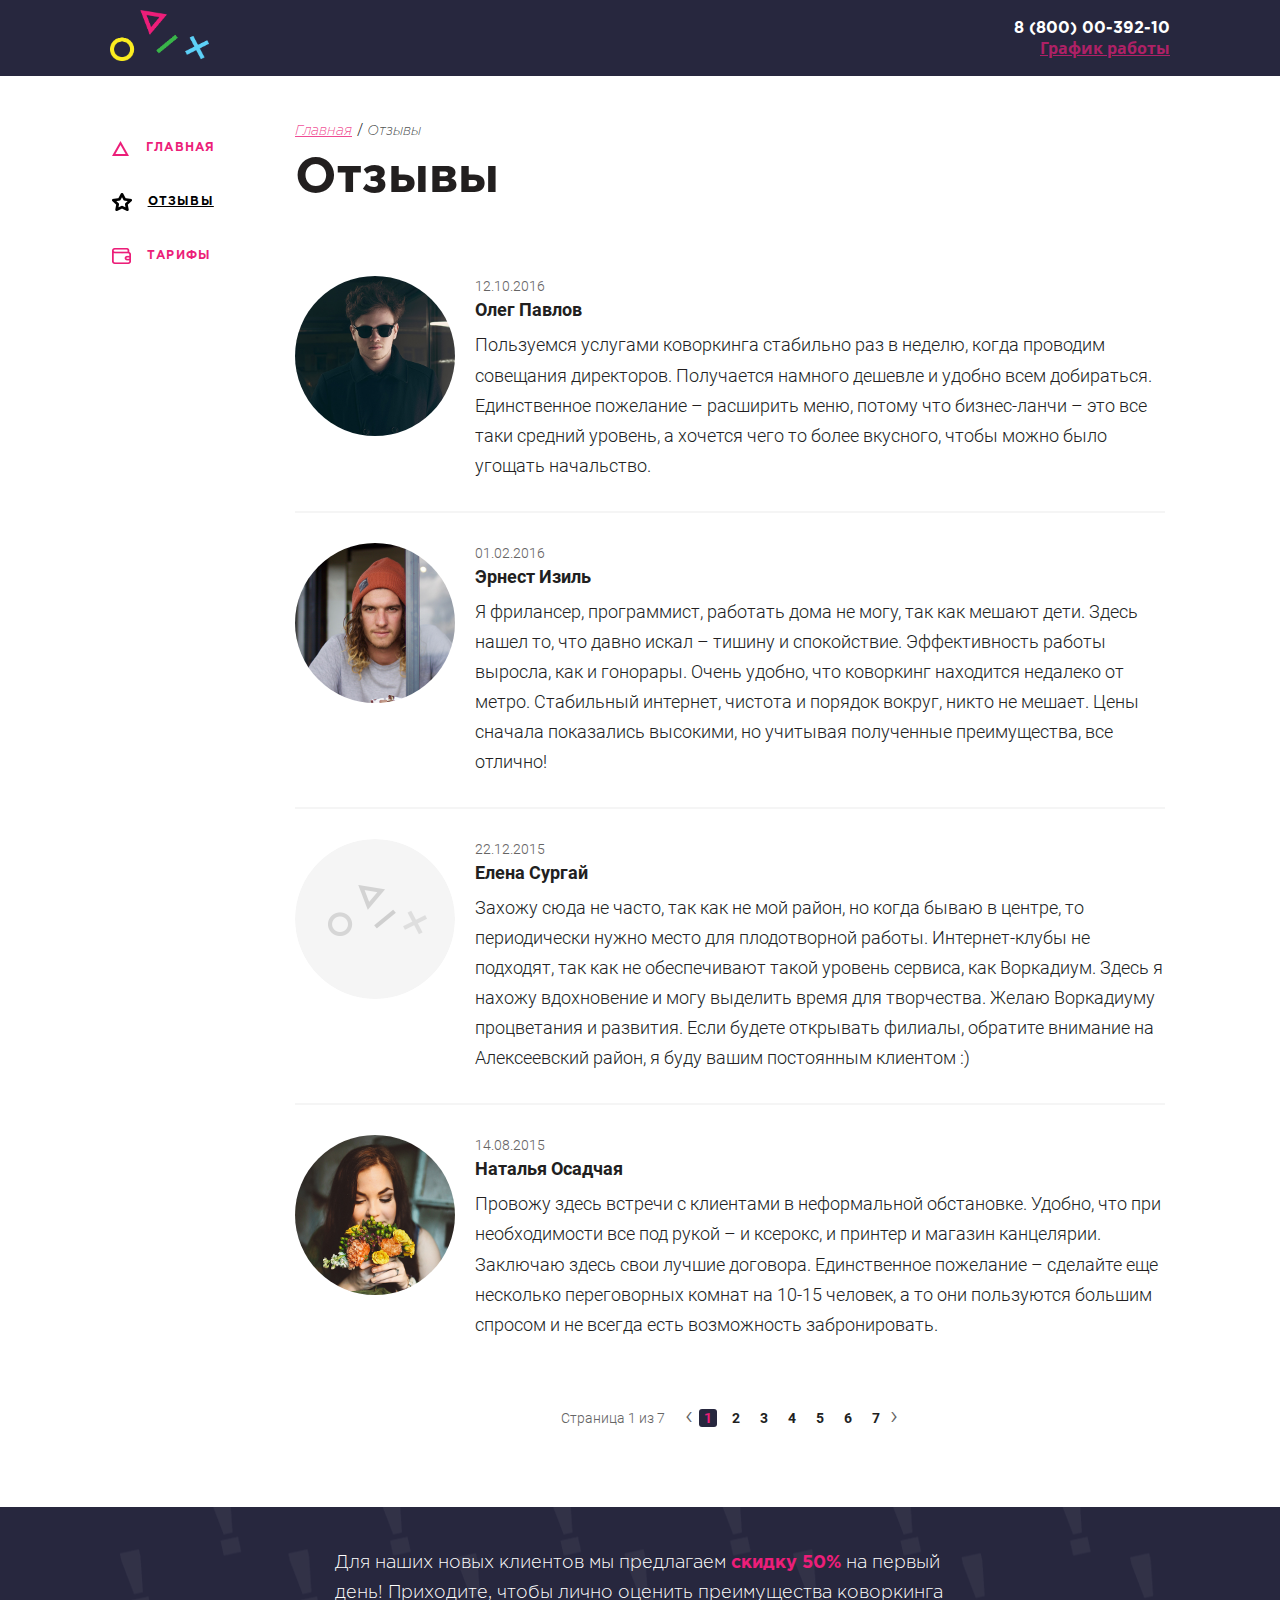
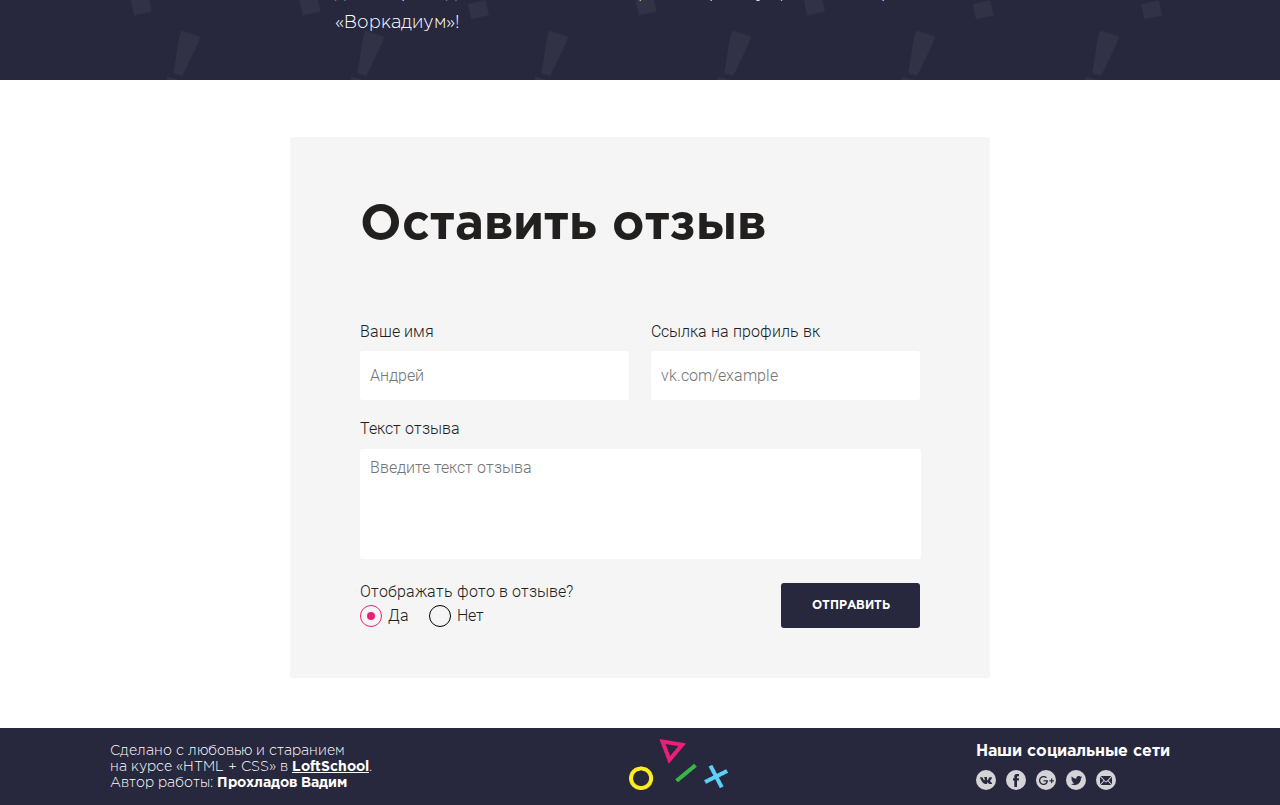
==== comments.html @ fa2ab58b "prefinalv1" ====
<!DOCTYPE html>
<html lang="en">
<head>
	<meta charset="UTF-8">
	<meta name="viewport" content="width=device-width, initial-scale=1.0">
	<meta http-equiv="X-UA-Compatible" content="ie=edge">
	<title>ВОРКАДИУМ Отзывы</title>
	<link rel="stylesheet" href="./css/fonts.css">
	<link rel="stylesheet" href="./css/normalize.css">
	<link rel="stylesheet" href="./css/main.css">
</head>
<body>
	<div class="wrapper">

		<header class="header">
			<div class="container">
				<div class="logo">
					<a href="index.html" class="logo__link"><img src="./img/logo.png" alt="коворкинг" class="logo__pic"></a>
				</div>
				<div class="contacts">
					<a href="tel:+78000039210" class="contacts__phone">8 (800) 00-392-10</a>
					<div class="contacts__schedule">График работы</div>
				</div>
			</div>
		</header>

		<div class="container">

			<div class="maincontent">

				<aside class="sidebar">
					<nav class="menu">
						<ul class="menu__list">
							<li class="menu__item">
								<a href="index.html" class="menu__link menu__link--main-active">главная</a>
							</li>
							<li class="menu__item">
								<a href="comments.html" class="menu__link main__link--feed-black">отзывы
								</a>
							</li>
							<li class="menu__item">
								<a href="prices.html" class="menu__link menu__link--wallet-active">тарифы
								</a>
							</li>
						</ul>
					</nav>
				</aside>


				<div class="maincontent__container">

					<nav class="breadcrumbs">
						<ul class="breadcrumbs__list">
							<li class="breadcrumbs__item">
								<a href="index.html" class="breadcrumbs__link breadcrumbs__link--active">Главная</a>
							</li>
							<li class="breadcrumbs__item">
								<a href="#" class="breadcrumbs__link">Отзывы</a>
							</li>
						</ul>
					</nav>


					<div class="content">
						<h1 class="main__title">Отзывы</h1>
						<div class="content__elem">
							<ul class="content__item">
								<li class="content__component content--border">
									<div class="content__image">
										<img src="./img/comments1.png" alt="лого новости" class="content__image-elem">
									</div>
									<div class="content__desc">
										<div class="content__date">12.10.2016</div>
										<h2 class="content__desc-title">Олег Павлов </h2>
										<p class="content__text">Пользуемся услугами коворкинга стабильно раз в неделю, когда проводим совещания директоров. Получается намного дешевле и удобно всем добираться. Единственное пожелание – расширить меню, потому что бизнес-ланчи – это все таки средний уровень, а хочется чего то более вкусного, чтобы можно было угощать начальство.</p>
									</div>
								</li>
								<li class="content__component">
									<div class="content__image">
										<img src="./img/comments2.png" alt="лого новости" class="content__image-elem">
									</div>
									<div class="content__desc">
										<div class="content__date">01.02.2016</div>
										<h2 class="content__desc-title">Эрнест Изиль</h2>
										<p class="content__text">Я фрилансер, программист, работать дома не могу, так как мешают дети. Здесь нашел то, что давно искал – тишину и спокойствие. Эффективность работы выросла, как и гонорары. Очень удобно, что коворкинг находится недалеко от метро. Стабильный интернет, чистота и порядок вокруг, никто не мешает. Цены сначала показались высокими, но учитывая полученные преимущества, все отлично!</p>
									</div>
								</li>
								<li class="content__component">
									<div class="content__image">
										<img src="./img/comments3.png" alt="лого новости" class="content__image-elem">
									</div>
									<div class="content__desc">
										<div class="content__date">22.12.2015</div>
										<h2 class="content__desc-title">Елена Сургай</h2>
										<p class="content__text">Захожу сюда не часто, так как не мой район, но когда бываю в центре, то периодически нужно место для плодотворной работы. Интернет-клубы не подходят, так как не обеспечивают такой уровень сервиса, как Воркадиум. Здесь я нахожу вдохновение и могу выделить время для творчества. Желаю Воркадиуму процветания и развития. Если будете открывать филиалы, обратите внимание на Алексеевский район, я буду вашим постоянным клиентом :) </p>
									</div>
								</li>
								<li class="content__component">
									<div class="content__image">
										<img src="./img/comments4.png" alt="лого новости" class="content__image-elem">
									</div>
									<div class="content__desc">
										<div class="content__date">14.08.2015</div>
										<h2 class="content__desc-title">Наталья Осадчая</h2>
										<p class="content__text">Провожу здесь встречи с клиентами в неформальной обстановке. Удобно, что при необходимости все под рукой – и ксерокс, и принтер и магазин канцелярии. Заключаю здесь свои лучшие договора. Единственное пожелание – сделайте еще несколько переговорных комнат на 10-15 человек, а то они пользуются большим спросом и не всегда есть возможность забронировать.</p>
									</div>
								</li>			
							</ul>
						</div>
					</div> <!-- /.content -->
					<!-- ПАГИНАЦИЯ -->
					<div class="pagination">
						<div class="pagination-elem">
							<div class="pagination-display">Страница 1 из 7
							</div>
							<a href="#" class="pagination-prev-next">‹</a> 
							<ul class="pagination-pages">
								<li class="pagination-item pagination-item--active">
									<a href="#" class="pagination-link">1</a>
								</li>
								<li class="pagination-item">
									<a href="#" class="pagination-link">2</a>
								</li>
								<li class="pagination-item">
									<a href="#" class="pagination-link">3</a>
								</li>
								<li class="pagination-item">
									<a href="#" class="pagination-link">4</a>
								</li>
								<li class="pagination-item">
									<a href="#" class="pagination-link">5</a>
								</li>
								<li class="pagination-item">
									<a href="#" class="pagination-link">6</a>
								</li>
								<li class="pagination-item">
									<a href="#" class="pagination-link">7</a>
								</li>
							</ul>
							<a href="#" class="pagination-prev-next">›</a>
						</div>
					</div>
					<!-- /.content__pagination -->
				</div> <!-- /.container -->


			</div><!-- /.maincontent -->

		</div><!-- /.container -->

		<div class="promo">
			<div class="container">

				<!-- <img src="../img/promo.png" alt="промо" class="promo__pic"> -->
				<div class="promo__container">
					<p class="promo__text">Для наших новых клиентов мы предлагаем <b>скидку 50%</b> на первый день! Приходите, чтобы лично оценить преимущества коворкинга «Воркадиум»!</p>
				</div>
			</div>
		</div>


		<div class="feedback">
			<div class="container">
				<form class="feedback__form">
					<h1 class="main__title">Оставить отзыв</h1>
					<div class="feedback__item">
						<label class="feedback__elem">
							<div class="feedback__label">Ваше имя</div>
							<input type="text" placeholder="Андрей" class="feedback__input">
						</label>
						<label class="feedback__elem">
							<div class="feedback__label">Ссылка на профиль вк</div>
							<input type="text" placeholder="vk.com/example" class="feedback__input">
						</label>
					</div class="feedback__item">		
					<label class="feedback__item">
						<div class="feedback__elem">
							<div>Текст отзыва</div>
							<textarea class="feedback__input feedback__textarea" placeholder="Введите текст отзыва"></textarea>
						</div>
					</label>
					<div class="feedback__item">						
						<label for="radio" class="feedback__elem feedback__radio-block">
							<div class="feedback__label feedback__label-radio">Отображать фото в отзыве?</div>
							<label  class="feedback__radio">
								<input type="radio" class="feedback__radio-elem" name="radio" checked>
								<div class="feedback__radio-fake"></div>
								<div class="feedback__label">Да</div>
							</label>							
							<label class="feedback__radio">
								<input type="radio" class="feedback__radio-elem" name="radio">
								<div class="feedback__radio-fake"></div>
								<div class="feedback__label">Нет</div>
							</label>
						</label>					
						<div class="feedback__elem feedback--submit">
							<input type="submit" value="отправить" class="feedback__elem-submit">
						</div>
					</div>
				</form>
			</div>
		</div>

		<footer class="footer">
			<div class="container">
				<div class="footer__text">
					Сделано с любовью и старанием <br> на курсе «HTML + CSS» в&nbsp<span class="footer__text-bold underline">LoftSchool</span>. Автор работы: <span class="footer__text-bold">Прохладов Вадим</span>
				</div>
				<div class="logo">
					<a href="index.html" class="logo__link"><img src="./img/logo.png" alt="коворкинг" class="logo__pic"></a>
				</div>
				<div class="contacts-social">
					<div class="contacts-social__desc footer__text-bold">Наши социальные сети
					</div>
					<ul class="contacts-social__list">
						<li class="contacts-social__item">
							<a href="#" class="contacts-social__link"><img src="./img/vk.png" alt="вк" class="contacts-social__pic"></a>
						</li>
						<li class="contacts-social__item">
							<a href="#" class="contacts-social__link"><img src="./img/fb.png" alt="фейсбук" class="contacts-social__pic"></a>
						</li>
						<li class="contacts-social__item">
							<a href="#" class="contacts-social__link"><img src="./img/google.png" alt="гугл" class="contacts-social__pic"></a>
						</li>
						<li class="contacts-social__item">
							<a href="#" class="contacts-social__link"><img src="./img/twitter.png" alt="твиттер" class="contacts-social__pic"></a>
						</li>
						<li class="contacts-social__item">
							<a href="#" class="contacts-social__link"><img src="./img/mail.png" alt="почта" class="contacts-social__pic"></a>
						</li>
					</ul>
				</div>
			</div>	
		</footer>


	</div><!-- /wrapper -->

</body>
</html>
---- css/fonts.css ----
@font-face {
    font-family: 'roboto';
    src: url('../fonts/roboto-bold.woff2') format('woff2'),
         url('../fonts/roboto-bold.woff') format('woff');
    font-weight: bold;
    font-style: normal;

}




@font-face {
    font-family: 'roboto';
    src: url('../fonts/roboto-light.woff2') format('woff2'),   
         url('../fonts/roboto-light.woff') format('woff') ;   
    font-weight: 300;
    font-style: normal;

}




@font-face {
    font-family: 'gothapro';
    src: url('../fonts/gothaprobol.woff2') format('woff2'),
         url('../fonts/gothaprobol.woff') format('woff');
    font-weight: bold;
    font-style: normal;

}




@font-face {
    font-family: 'gothapro';
    src: url('../fonts/gothaprolig.woff2') format('woff2'),
         url('../fonts/gothaprolig.woff') format('woff');
    font-weight: 300;
    font-style: normal;

}




@font-face {
    font-family: 'gothapro';
    src: url('../fonts/gothaproligita.woff2') format('woff2'),
         url('../fonts/gothaproligita.woff') format('woff');
    font-weight: 300;
    font-style: italic;

}




@font-face {
    font-family: 'opensans';
    src: url('../fonts/opensans-bold.woff2') format('woff2'),
         url('../fonts/opensans-bold.woff') format('woff');
    font-weight: bold;
    font-style: normal;

}
---- css/main.css ----
body {
	margin: 0;
	padding: 0;

	font-family: 'roboto' , sans-serif;
	font-weight: 300;
	color: #221f1f;
	-webkit-font-smoothing: antialiased;
	-moz-osx-font-smoothing: grayscale;
}



a {
	text-decoration: none;
}

ul , li {
	margin: 0;
	padding: 0;
	list-style-type: none;
}

p {
	padding: 0;
	margin: 0;
}

.main__title {
	font-family: 'gothapro' , sans-serif;
	font-weight: bold;
	color: #221f1f;
	font-size: 49px;
	margin-top: 10px;
	margin-bottom: 70px;
}

.underline {
	text-decoration: underline;
}

.container {
	width: 1100px;
	margin: 0 auto;
/* 	display: flex;
flex-wrap: wrap; */
}

/* -------------ХЭДЕР---------------- */
.header {

	background-color: #27273e;
	margin-bottom: 45px;
}

.header .container {
	min-height: 76px;
	overflow: hidden;
	display: flex;
	align-items: center;
	justify-content: space-between;
}



.header .logo {
	margin-left: 20px;
}

.contacts {
	margin-right: 20px;
	text-align: right;
}



a.contacts__phone {
	font-family: 'gothapro' , sans-serif;
	font-weight: bold;
	color: #ffffff;
}

.contacts__schedule {
	font-family: 'opensans', sans-serif ;
	font-weight: bold;
	color:  rgba(236, 30, 121, 0.7);
	text-decoration: underline;
}


.logo__pic {
	height: 51px;
}


/* БАННЕР */

.banner {
	margin-bottom: 67px;
	text-align: center;
}

.banner__pic {
	max-height: 359px;
	min-width: 100%;
}


.maincontent {
	display: flex;
}

.maincontent__container {
	width: 870px;
	margin-left: 75px;
	display: flex;
	flex-direction: column;
}

/* САЙДБАР */

.sidebar {
	width: 130px;

	display: flex;
}

.menu__list {
	display: flex;
	flex-direction: column;
	margin-left: 20px;
}

.menu__item {
	text-align: left;
}

.menu__link {
	color: #ec1e79;
	font-family: 'gothapro' , sans-serif;
	font-weight: bold;
	text-transform: uppercase;
	letter-spacing: 1.2px;
	line-height: 4.5;
	font-size: 12px;
	transition-duration: .5s;
	display: flex;
	justify-content: center;
	align-items: center;
}



.menu__link:hover , .main__link--main-black , 
.main__link--feed-black , .main__link--wallet-black {
	color: #000000;
	text-decoration: underline;
}

.main__link--main-black:before {
	content: "";
	width: 20px;
	height: 20px;
	background: url('../img/main_icon_hover.png') center center no-repeat;
	margin-right: 5px;
	display: flex;
	justify-content: flex-start;
	align-items: center;
	margin-right: 16px;
}

.main__link--feed-black:before {
	content: "";
	width: 20px;
	height: 20px;
	background: url('../img/feed_icon_hover.png') center center no-repeat;
	margin-right: 5px;
	display: flex;
	justify-content: flex-start;
	align-items: center;
	margin-right: 16px;
}

.main__link--wallet-black:before {
	content: "";
	width: 20px;
	height: 20px;
	background: url('../img/wallet_icon_hover.png') center center no-repeat;
	margin-right: 5px;
	display: flex;
	justify-content: flex-start;
	align-items: center;
	margin-right: 16px;
}

.menu__link--main-active:before {
	content: "";
	width: 20px;
	height: 20px;
	background: url('../img/main_icon.png') center center no-repeat;
	margin-right: 5px;
	display: flex;
	justify-content: flex-start;
	align-items: center;
	margin-right: 16px;
}

.menu__link--feed-active:before {
	content: "";
	width: 20px;
	height: 20px;
	background: url('../img/feed_icon.png') center center no-repeat;

	margin-right: 5px;
	display: flex;
	justify-content: flex-start;
	align-items: center;
	margin-right: 16px;
	margin-left: -5px;
}

.menu__link--wallet-active:before {
	content: "";
	width: 20px;
	height: 20px;
	background: url('../img/wallet_icon.png') center center no-repeat;

	margin-right: 5px;
	display: flex;
	justify-content: flex-start;
	align-items: center;
	margin-right: 16px;
	margin-left:-3px;
}

.menu__link--main-active:hover:before {
	content: "";
	width: 20px;
	height: 20px;
	background: url('../img/main_icon_hover.png') center center no-repeat;

	margin-right: 5px;
	display: flex;
	justify-content: flex-start;
	align-items: center;
	margin-right: 16px;
}

.menu__link--feed-active:hover:before {
	content: "";
	width: 20px;
	height: 20px;
	background: url('../img/feed_icon_hover.png') center center no-repeat;

	margin-right: 5px;
	display: flex;
	justify-content: flex-start;
	align-items: center;
	margin-right: 16px;
	margin-left: -5px;
}

.menu__link--wallet-active:hover:before {
	content: "";
	width: 20px;
	height: 20px;
	background: url('../img/wallet_icon_hover.png') center center no-repeat;

	margin-right: 5px;
	display: flex;
	justify-content: flex-start;
	align-items: center;
	margin-right: 16px;
	margin-left: -3px;
}

/* ХЛЕБНЫЕ КРОШКИ */

.breadcrumbs__list {
	display: flex;
}

.breadcrumbs__item {
	margin-right: 5px;
}

.breadcrumbs__item:before {
	content: "/";

}

.breadcrumbs__item:first-child:before {
	display: none;
}

.breadcrumbs__link {
	font-style: italic;
	font-weight: 300;
	font-family: 'gothapro' , sans-serif;
	font-size: 14px;
	color: rgba(34, 31, 31, 0.8);
}

.breadcrumbs__link--active {
	color: rgba(236, 30, 121, 0.8);
	text-decoration: underline;
}

/* ОСОБЕННОСТИ */

.feature {
	font-family: 'gothapro' , sans-serif;
	font-weight: 300;
	font-size: 18px;
	margin-bottom: 95px;
}

.feature__desc-elem {
	display: flex;
	justify-content: space-around;
}

.feature__desc-item {
	width: 199px;
	text-align: center;
	margin-right: 68px;
}

.feature__desc-icon {
	width: 68px;
	height: 68px;
	border-radius: 50%;
	margin: 0 auto;
	display: flex;
	justify-content: center;
	align-items: center;
	background-color: #27273e;
}


.feature__image {
	height: 31px;

}

.feature__desc-title {
	font-family: 'gothapro' , sans-serif;
	font-weight: bold;
	font-size: 11px;
	text-transform: uppercase;
	letter-spacing: 2.6px;
	line-height: 4.68;
}

.feature__desc-text {
	line-height: 1.67;
}

.feature__desc-list {
	line-height: 1.67;
	text-align: left;
	padding: 0;
}

.feature__desc-list-item:before {
	content: '•';
	color: #cc3366;
	margin-right: 25px; 
} 

.feature__desc-list-item {
	padding-left: 5px;
}



/* НОВОСТИ */

.content {
	margin-bottom: 60px;
	display: flex;
	flex-wrap: wrap;
}

.content__item {
	padding: 0;
	display: flex;
	flex-direction: column;
}


.content__component {
	border-bottom: 2px solid #f5f5f5;
	margin-bottom: 30px;
	padding-bottom: 30px;
	display: flex;
}

.content__component:last-child {
	border: none;
	margin: 0;
	padding: 0;
}



.content__image {
	width: 160px;
	height: 160px;
	margin-right: 20px;
	display: flex;
}

.content__image-elem {
	min-width: 100%;
	border-radius: 50%;
	object-fit: cover;

}

.content__desc {

}

.content__date {
	font-size: 14px;
	color: #656464;
	line-height: 1.5;
	margin: 0px 0px 2px 0px ;

}

.content__desc-title{
	font-weight: bold;
	font-size: 18px;
	line-height: 1.17;
	margin: 0px 0px 10px 0px ;
}

.content__text {
	font-size: 18px;
	line-height: 1.67;
	font-weight: 300;
	margin: 0;
}




/* ПАГИНАЦИЯ */

.pagination {
	text-align: center;
	font-size: 14px;
	color: #221f1f;
	margin-bottom: 70px;
}

.pagination-elem {

	display: flex;
	justify-content: center;
	align-items: center;
}

.pagination-display {

	color: #656464;
	line-height: 1.5;
	margin-right: 20px;
}

.pagination-prev-next {

	color: #656464;
	margin-right: 1px;
	font-size: 27px;
	vertical-align: middle;
	margin-bottom: 6px;
}

.pagination-pages {
	display: flex;
	-ms-align-items: center;
	align-items: center;
	padding: 0;
}

.pagination-item {
	width: 18px;
	height: 18px;

	margin-right: 5px;
	margin-left: 5px;

}

.pagination-link {
	color: #221f1f;
	font-weight: bold;
	line-height: 1.5;
	height: 100%;
	line-height: 18px;
}

.pagination-item--active, .pagination-item--active a{

	border-radius: 3px;
	background-color: #27273e; 
	color: #ec1e79;
}

.pagination-item:hover , .pagination-link:hover {
	color: #ec1e79;
}

/* ПРОМО */

.promo {
	margin-bottom: 57px;
	background-color: #27273e;
}

.promo .container {
	background: url('../img/promo.png') center center no-repeat;
	min-height: 173px;
	max-width: 1043px;
	display: flex;
	justify-content: center;
	align-items: center;

}

.promo__container {
	max-width: 611px;
}

.promo__container b {
	color: #ec1e79;
	font-weight: bold;
}

.promo__text {
	color: #ffffff;
	font-family: 'gothapro' , sans-serif;
	font-weight: 300;
	font-size: 18px;
	line-height: 30px
}


/* ФИДБЭК */

.feedback .container {
	width: 700px;
	background-color: #f5f5f5;
	display: flex;
	flex-direction: column;
	margin-bottom: 50px;
	border-radius: 3px;
}

.feedback__form {
	margin: 50px 70px 30px;
	display: flex;
	flex-direction: column;

}

.feedback__item {
	display: flex;
	margin-bottom: 20px;
	justify-content: space-between;
	width: 560px;


}

.feedback__elem {
	width: 269px;

}

.feedback__input {
	padding-left: 9px;
	margin-top: 10px;
	width: 95%;
	height: 45px;
}


.feedback__label {

}

.feedback__input-comment {

}

.feedback__textarea {
	resize: none;
	height: 90px;
	padding: 9px 9px;
	width: 541px;
}

.feedback__input , .feedback__input-comment {
	border: 1px solid transparent;
	border-radius: 3px;

}

.feedback__input:focus ,.feedback__input-comment:focus {
	border-radius: 3px;
	border: solid 1px #ec1e79;
	outline: none;
}

.feedback__radio {
	display: flex;
	margin-right: 20px;
	cursor: pointer;
	align-items: center;
	position: relative;
}

.feedback__label-radio {
	width: 300px;
}

.feedback__radio-block {
	display: flex;
	flex-wrap: wrap;
}

.feedback__radio-elem{
	position: absolute;
	top: 0;
	left: -9999px;
}


.feedback__radio-elem:checked + .feedback__radio-fake {
	border: 1px solid #ec1e79;
}

.feedback__radio-elem:checked + .feedback__radio-fake:after {
	width: 8px;
	height: 8px;
}


.feedback__radio-fake {
	height: 20px;
	width: 20px;
	border: 1px solid #000000;
	border-radius: 50%;
	position: relative;
	margin-right: 6px;
}

.feedback__radio-fake:after {
	content: '';
	position: absolute;
	top: 50%;
	left: 50%;
	transform: translate(-50%, -50%);
	width: 0;
	height: 0;
	border-radius: 50%;
	background: #ec1e79;
	transition: all 0.2s;
}


.feedback__radio-fake:active {
	height: 20px;
	width: 20px;
	border: 1px solid #ec1e79;
	border-radius: 50%;
	position: relative;
} 

.feedback--submit {
	text-align: right;
}

.feedback__elem-submit {
	width: 139px;
	height: 45px;
	border-radius: 3px;
	background-color: #27273e;
	border: 1px solid transparent;
	color: white;
	font-family: 'gothapro' , sans-serif;
	text-transform: uppercase;
	font-size: 12px;
	font-weight: bold;
	cursor: pointer;
	transition: all 0.2s;
}

.feedback__elem-submit:hover {
	width: 139px;
	height: 45px;
	border-radius: 3px;
	background-color: #ec1e79;
	border: 1px solid transparent;
	color: white;
	font-family: 'gothapro' , sans-serif;
	text-transform: uppercase;
	font-size: 12px;
	font-weight: bold;
	cursor: pointer;
}

/* ТАРИФЫ */

.prices {
	margin-bottom: 0px;
}

.prises__item {
	display: flex;
	justify-content: space-between;
	flex-wrap: wrap;
}

.prices__elem {
	width: 250px;
	display: flex;
	flex-direction: column;
	align-items: center;
	text-align: center;
	margin-bottom: 50px;
}

.prices__logo {
	background: url('../img/prices1.jpg') center center no-repeat;
	width: 250px;
	height: 153px;
	display: flex;
	align-items: center;
	justify-content: center;
	position: relative;
}

.prices__logo::before {
    content: '';
    background-color: rgba(39, 39, 62, 0.85);
    position: absolute;
    left: 0;
    right: 0;
    top: 0;
    bottom: 0;
}


.prices__logo-title {
	font-family: 'gothapro' , sans-serif;
	font-size: 24px;
	font-style: bold;
	line-height: 1.42;
	color: #5dd1f8;
	text-transform: uppercase;
	width: 80%;
	position: absolute;
}

.vip {
	color: #ec1e79;
}

.prices__title {
	font-family: 'gothapro' , sans-serif;
	font-size: 18px;
	font-style: bold;
	line-height: 1.17;
}

.prices__text {
	font-family: 'gothapro' , sans-serif;
	font-size: 14px;
	font-style: 300;
	line-height: 1.5;
}


/* ПАРТНЁРЫ */

.partners__container {
	width: 700px;
}

.partners__item {
	display: flex;
	flex-wrap: wrap;
	justify-content: space-between;
	align-items: center;
}

.partners__elem {
	width: 176px;
	height: 62px;
	display: flex;
	justify-content: center;
	align-items: center;
	margin-bottom: 50px;
} 

.partners__link {
	width: 100%;
	height: 100%;

	display: flex;
	align-items: center;
	justify-content: center;
}

.partners__logo-pic {
	max-width: 100%;
	max-height: 100%;
	filter: grayscale(100%);
	 transition: .2s;
}

.partners__logo-pic:hover {
	filter: grayscale(0);	
}



/* ФУТЕР */

.footer {
	min-height: 77px;
	background-color: #27273e;
	font-family: 'gothapro', sans-serif;
	font-weight: 300;
	overflow: hidden;
}

.footer .container {
	display: flex;
	justify-content: space-between;
	align-items: center;
	min-height: 77px;
}

.footer__text {
	color: #ffffff;
	width: 270px;
	font-size: 14px;
	margin-left: 20px;
}



.contacts-social {
	margin-bottom: 10px;
	margin-right: 20px;

}

.contacts-social__list {
	display: flex;
}

.contacts-social__item {
	margin-right: 10px;
}

.contacts-social__link {
	width: 20px;
	height: 20px;
	border-radius: 50%;
	margin: 0 auto;
	display: flex;
	justify-content: center;
	align-items: center;
	background-color: #d4d4d8;
	transition-duration: .5s;
}

.contacts-social__link:hover {
	width: 20px;
	height: 20px;
	border-radius: 50%;
	margin: 0 auto;
	display: flex;
	justify-content: center;
	align-items: center;
	background-color: #ec1e79;
}

.contacts-social__pic {

}

.footer__text-bold {
	font-weight: bold;
	color: #ffffff;
	padding-top: 10px;
	margin-bottom: 9px;
}
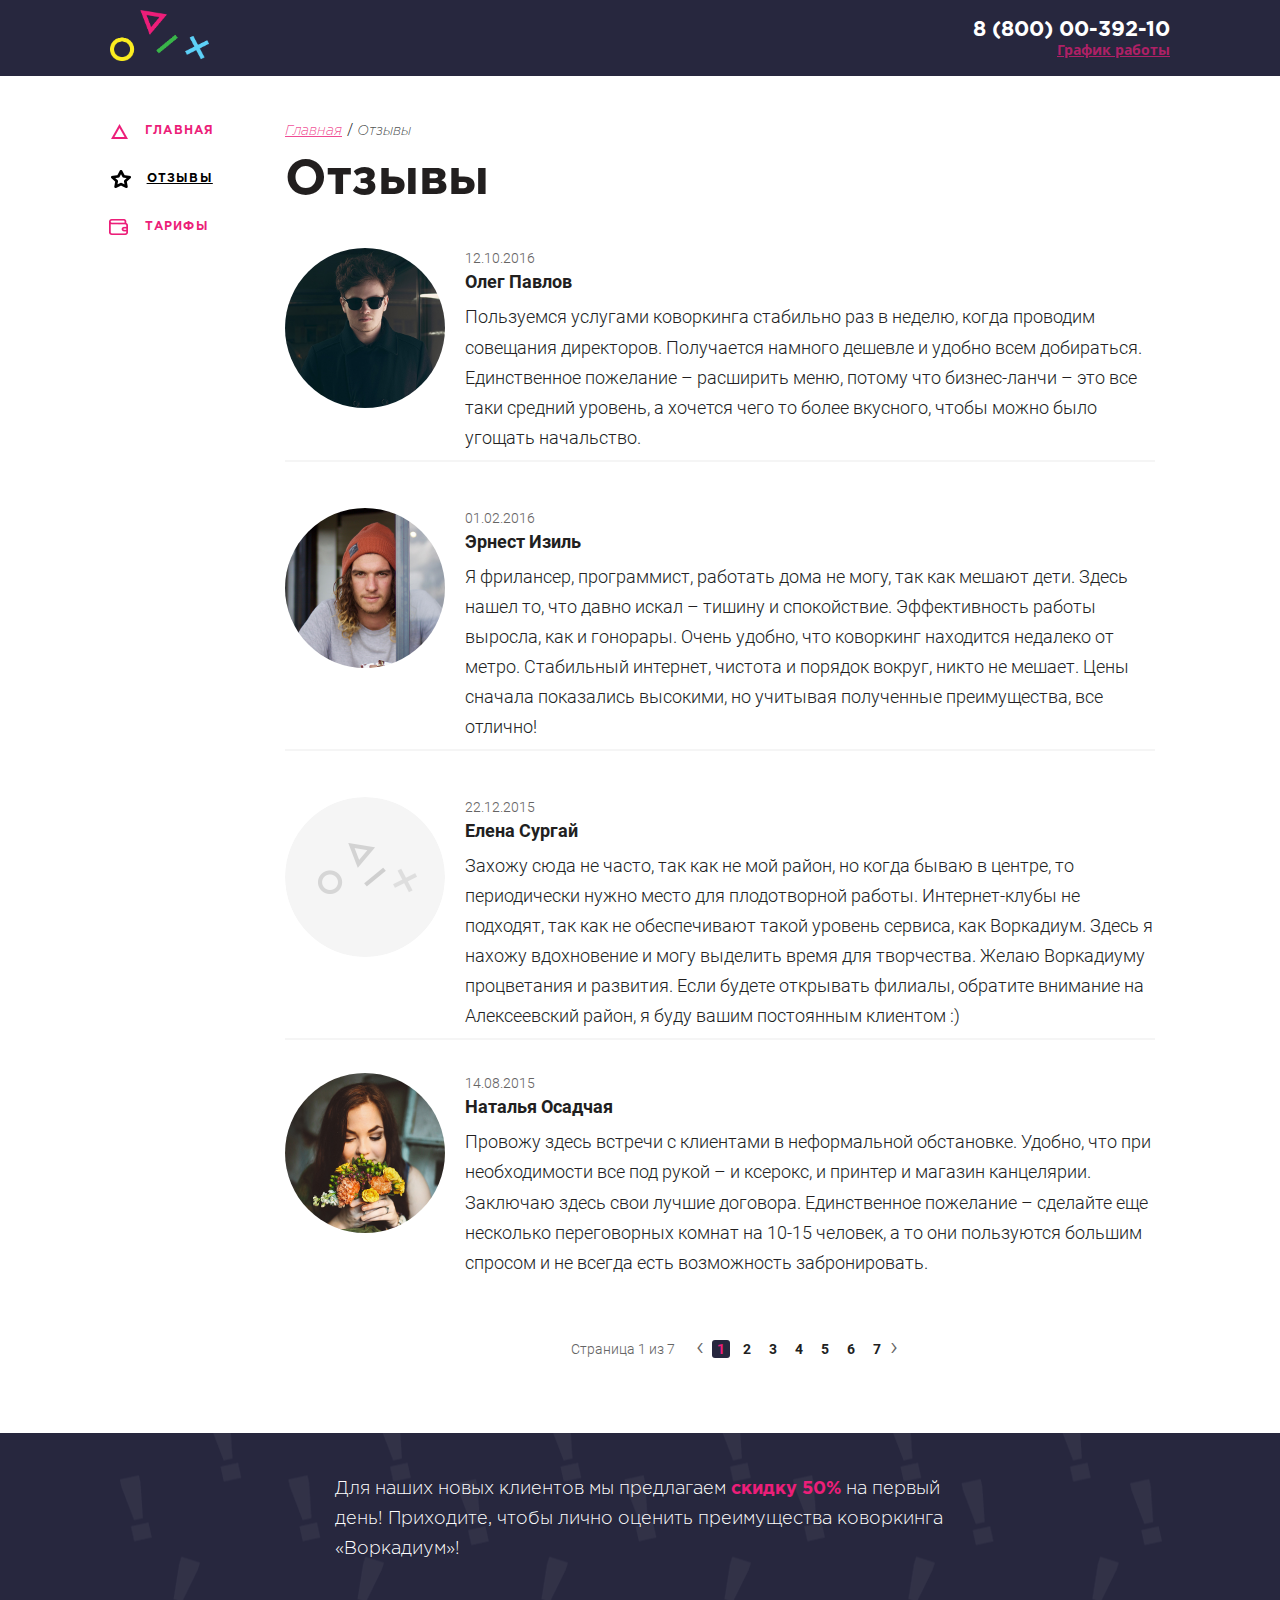
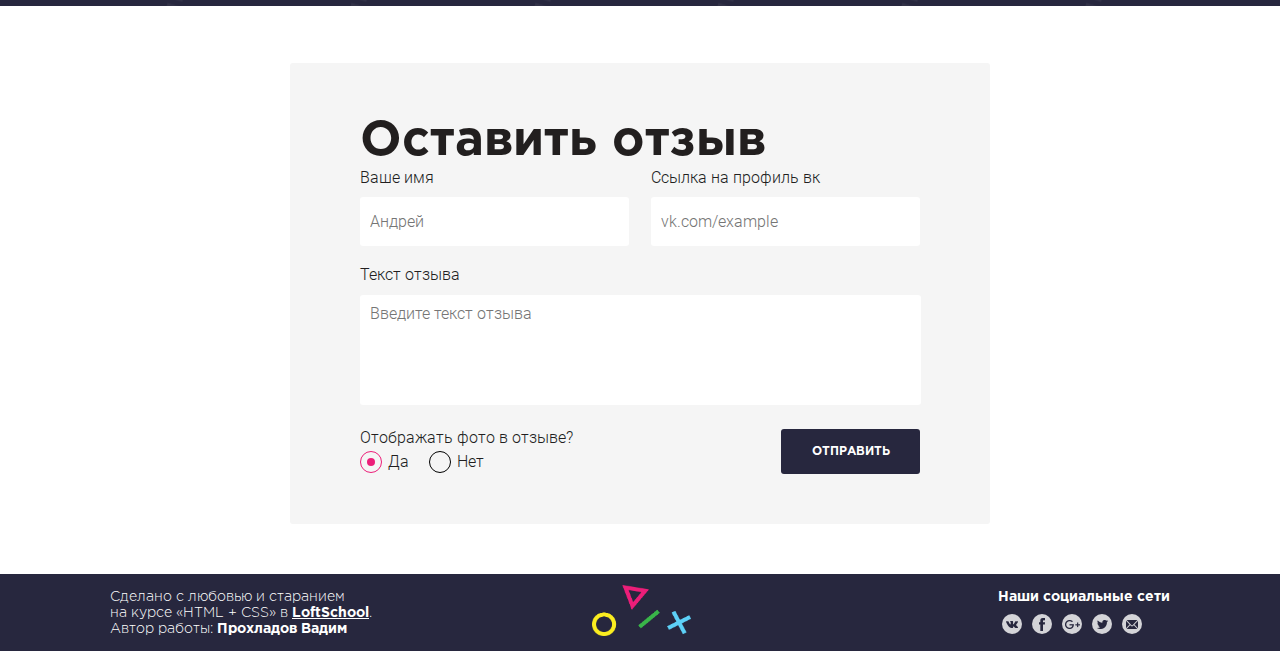
==== commit b9d78c4f: "omg hvatit" ====
--- a/comments.html
+++ b/comments.html
@@ -62,7 +62,7 @@
 
 
 					<div class="content">
-						<h1 class="main__title">Отзывы</h1>
+							<h1 class="main__title main__title--comments">Отзывы</h1>
 						<div class="content__elem">
 							<ul class="content__item">
 								<li class="content__component content--border">
--- a/css/main.css
+++ b/css/main.css
@@ -31,8 +31,11 @@
 	font-weight: bold;
 	color: #221f1f;
 	font-size: 49px;
-	margin-top: 10px;
-	margin-bottom: 70px;
+	margin: 0;
+}
+
+.main__title--comments {
+	margin-bottom: 27px;
 }
 
 .underline {
@@ -78,6 +81,7 @@
 	font-family: 'gothapro' , sans-serif;
 	font-weight: bold;
 	color: #ffffff;
+	font-size: 21px;
 }
 
 .contacts__schedule {
@@ -85,6 +89,7 @@
 	font-weight: bold;
 	color:  rgba(236, 30, 121, 0.7);
 	text-decoration: underline;
+	font-size: 14px;
 }
 
 
@@ -96,7 +101,7 @@
 /* БАННЕР */
 
 .banner {
-	margin-bottom: 67px;
+	margin-bottom: 56px;
 	text-align: center;
 }
 
@@ -120,7 +125,7 @@
 /* САЙДБАР */
 
 .sidebar {
-	width: 130px;
+	width: 120px;
 
 	display: flex;
 }
@@ -128,11 +133,13 @@
 .menu__list {
 	display: flex;
 	flex-direction: column;
-	margin-left: 20px;
+	margin-left: 19px;
+	margin-top: -17px;
 }
 
 .menu__item {
 	text-align: left;
+	height: 48px;
 }
 
 .menu__link {
@@ -230,7 +237,7 @@
 	justify-content: flex-start;
 	align-items: center;
 	margin-right: 16px;
-	margin-left:-3px;
+	margin-left:-6px;
 }
 
 .menu__link--main-active:hover:before {
@@ -275,6 +282,10 @@
 }
 
 /* ХЛЕБНЫЕ КРОШКИ */
+
+.breadcrumbs {
+	margin-bottom: 12px;
+}
 
 .breadcrumbs__list {
 	display: flex;
@@ -312,18 +323,23 @@
 	font-family: 'gothapro' , sans-serif;
 	font-weight: 300;
 	font-size: 18px;
-	margin-bottom: 95px;
+	margin-bottom: 74px;
+}
+
+.feature__title {
+	margin-bottom: 54px;
 }
 
 .feature__desc-elem {
 	display: flex;
-	justify-content: space-around;
+	/* 	justify-content: space-around; */
 }
 
 .feature__desc-item {
 	width: 199px;
 	text-align: center;
-	margin-right: 68px;
+	margin-right: 45px;
+	margin-left: 29px;
 }
 
 .feature__desc-icon {
@@ -335,6 +351,7 @@
 	justify-content: center;
 	align-items: center;
 	background-color: #27273e;
+	margin-bottom: 13px;
 }
 
 
@@ -350,6 +367,7 @@
 	text-transform: uppercase;
 	letter-spacing: 2.6px;
 	line-height: 4.68;
+	margin: 0;
 }
 
 .feature__desc-text {
@@ -357,9 +375,10 @@
 }
 
 .feature__desc-list {
-	line-height: 1.67;
+	line-height: 1.9;
 	text-align: left;
 	padding: 0;
+
 }
 
 .feature__desc-list-item:before {
@@ -377,9 +396,13 @@
 /* НОВОСТИ */
 
 .content {
-	margin-bottom: 60px;
+	margin-bottom: 53px;
 	display: flex;
 	flex-wrap: wrap;
+}
+
+.content__title {
+	margin-bottom: 55px;
 }
 
 .content__item {
@@ -391,8 +414,9 @@
 
 .content__component {
 	border-bottom: 2px solid #f5f5f5;
-	margin-bottom: 30px;
-	padding-bottom: 30px;
+	margin-bottom: 33px;
+	padding-bottom: 7px;
+	padding-top: 13px;
 	display: flex;
 }
 
@@ -453,21 +477,21 @@
 	text-align: center;
 	font-size: 14px;
 	color: #221f1f;
-	margin-bottom: 70px;
+	margin-bottom: 65px;
 }
 
 .pagination-elem {
-
 	display: flex;
 	justify-content: center;
 	align-items: center;
 }
 
 .pagination-display {
-
 	color: #656464;
 	line-height: 1.5;
-	margin-right: 20px;
+	margin-right: 21px;
+	margin-left: 29px;
+
 }
 
 .pagination-prev-next {
@@ -484,14 +508,15 @@
 	-ms-align-items: center;
 	align-items: center;
 	padding: 0;
+	margin-left: 3px;
 }
 
 .pagination-item {
 	width: 18px;
 	height: 18px;
 
-	margin-right: 5px;
-	margin-left: 5px;
+	margin-right: 4px;
+	margin-left: 4px;
 
 }
 
@@ -746,13 +771,13 @@
 }
 
 .prices__logo::before {
-    content: '';
-    background-color: rgba(39, 39, 62, 0.85);
-    position: absolute;
-    left: 0;
-    right: 0;
-    top: 0;
-    bottom: 0;
+	content: '';
+	background-color: rgba(39, 39, 62, 0.85);
+	position: absolute;
+	left: 0;
+	right: 0;
+	top: 0;
+	bottom: 0;
 }
 
 
@@ -765,6 +790,7 @@
 	text-transform: uppercase;
 	width: 80%;
 	position: absolute;
+	margin: 0;
 }
 
 .vip {
@@ -821,7 +847,7 @@
 	max-width: 100%;
 	max-height: 100%;
 	filter: grayscale(100%);
-	 transition: .2s;
+	transition: .2s;
 }
 
 .partners__logo-pic:hover {
@@ -854,7 +880,9 @@
 	margin-left: 20px;
 }
 
-
+.footer .logo {
+	margin-right: 96px;
+}
 
 .contacts-social {
 	margin-bottom: 10px;
@@ -900,6 +928,11 @@
 .footer__text-bold {
 	font-weight: bold;
 	color: #ffffff;
-	padding-top: 10px;
+	padding-top: 8px;
 	margin-bottom: 9px;
+	font-size: 14px;
+}
+
+.contacts-social__list {
+	padding-left: 4px;
 }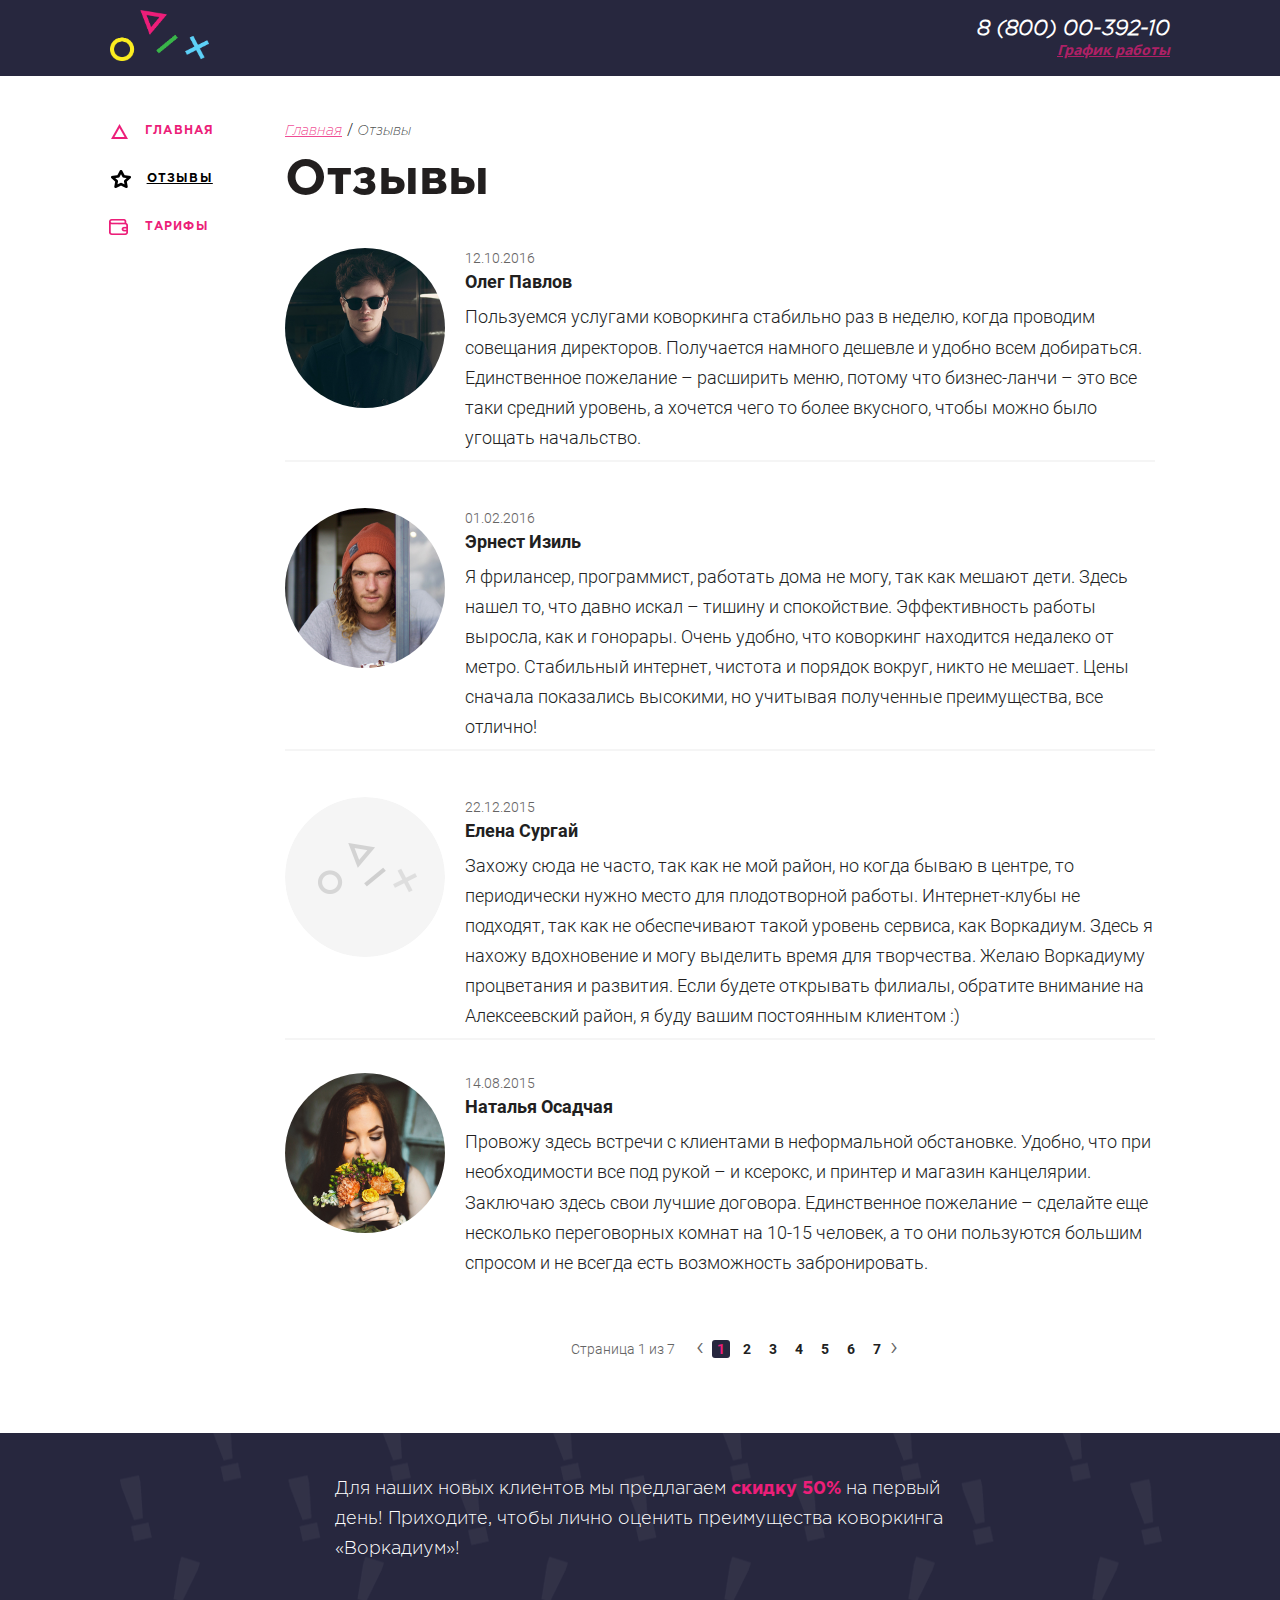
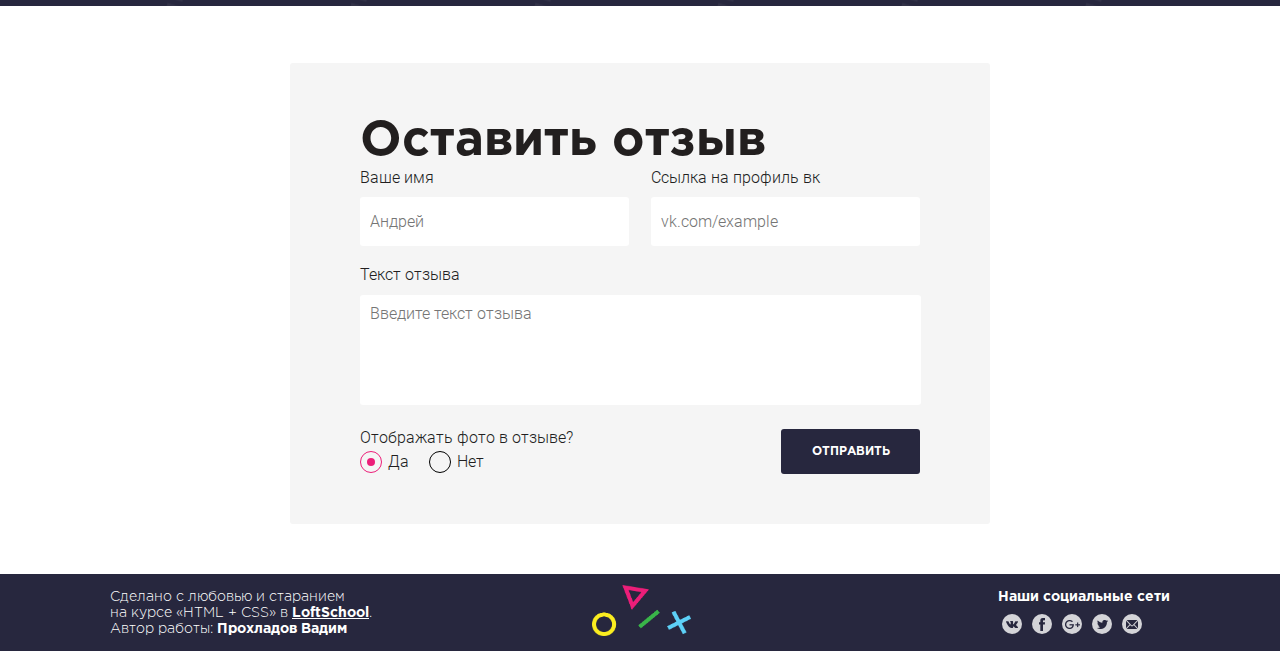
==== commit 96f6bbdc: "ololo" ====
--- a/comments.html
+++ b/comments.html
@@ -17,10 +17,10 @@
 				<div class="logo">
 					<a href="index.html" class="logo__link"><img src="./img/logo.png" alt="коворкинг" class="logo__pic"></a>
 				</div>
-				<div class="contacts">
+				<address class="contacts">
 					<a href="tel:+78000039210" class="contacts__phone">8 (800) 00-392-10</a>
 					<div class="contacts__schedule">График работы</div>
-				</div>
+				</address>
 			</div>
 		</header>
 
--- a/css/main.css
+++ b/css/main.css
@@ -745,6 +745,10 @@
 	margin-bottom: 0px;
 }
 
+.prices__title-main {
+	margin-bottom: 43px;
+}
+
 .prises__item {
 	display: flex;
 	justify-content: space-between;
@@ -814,6 +818,14 @@
 
 /* ПАРТНЁРЫ */
 
+.partners {
+	margin-bottom: 60px;
+}
+
+.partners__title{
+	margin-bottom: 42px;
+}
+
 .partners__container {
 	width: 700px;
 }
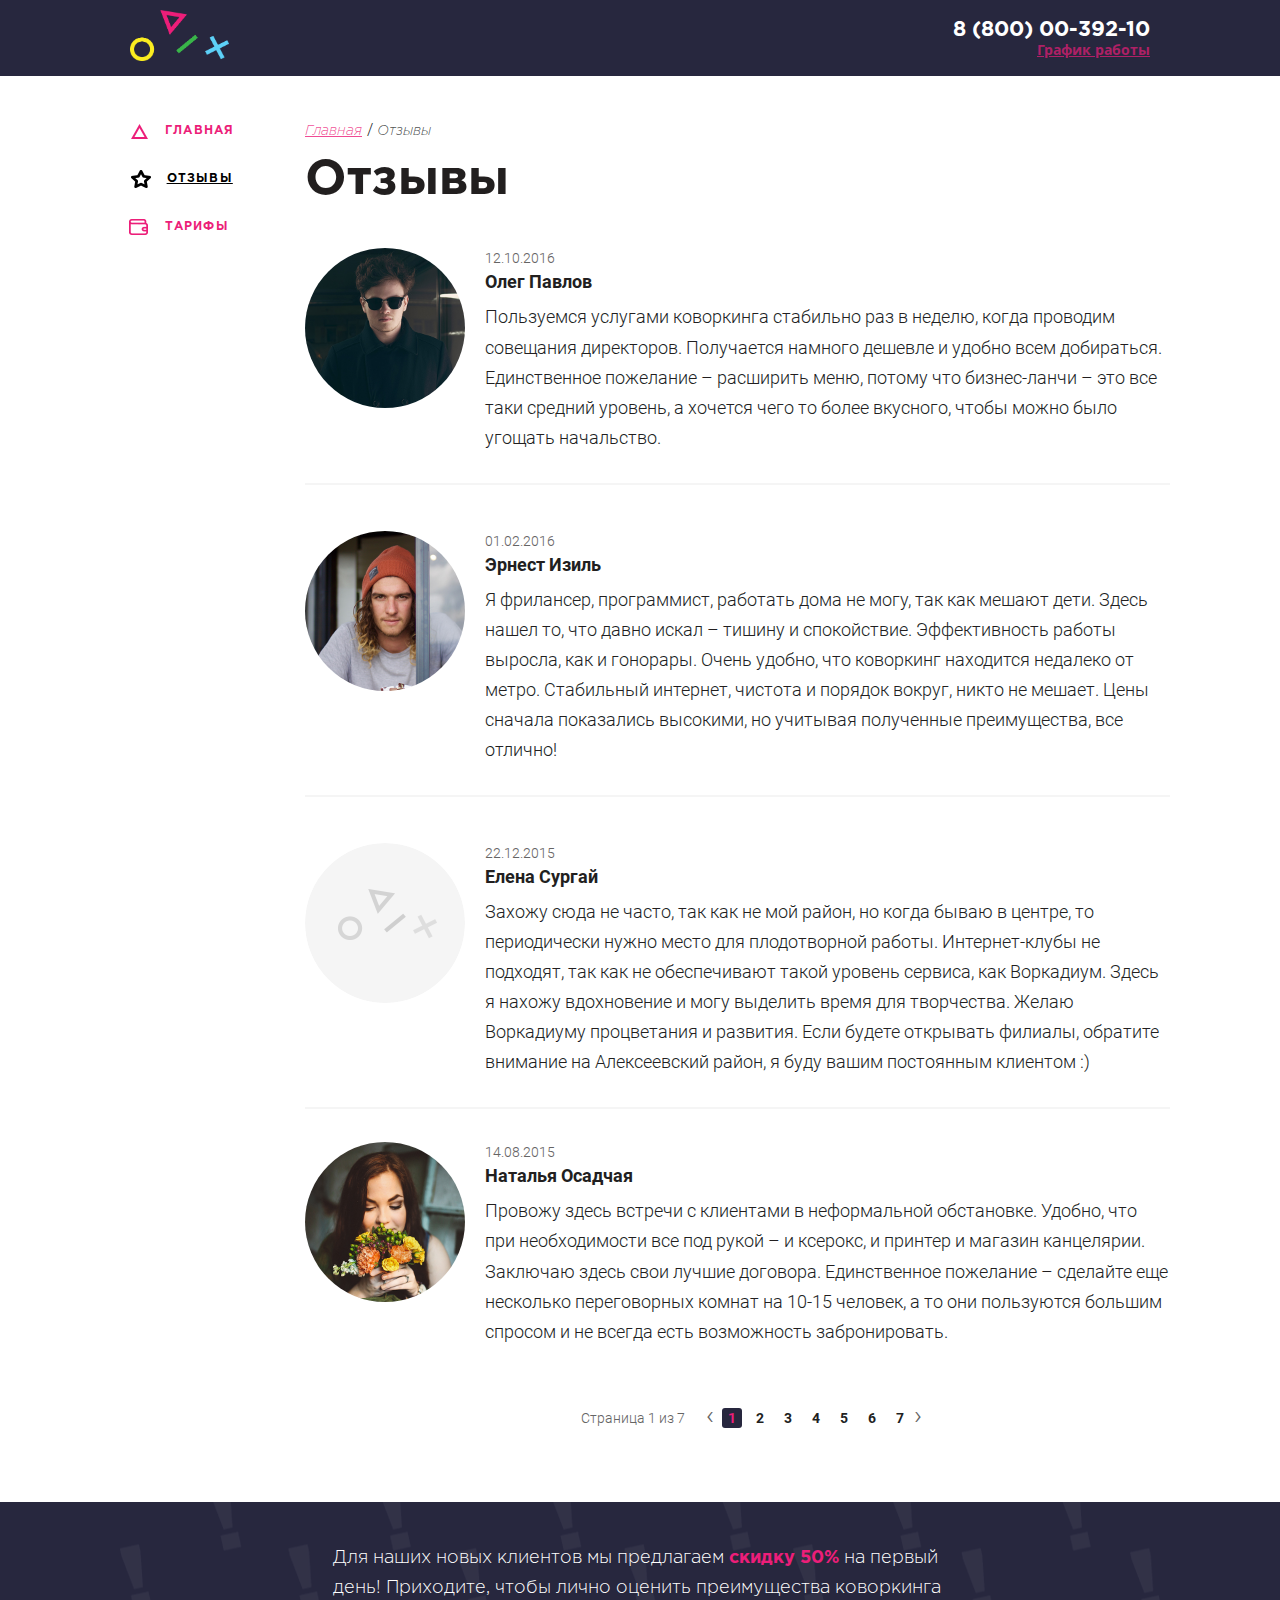
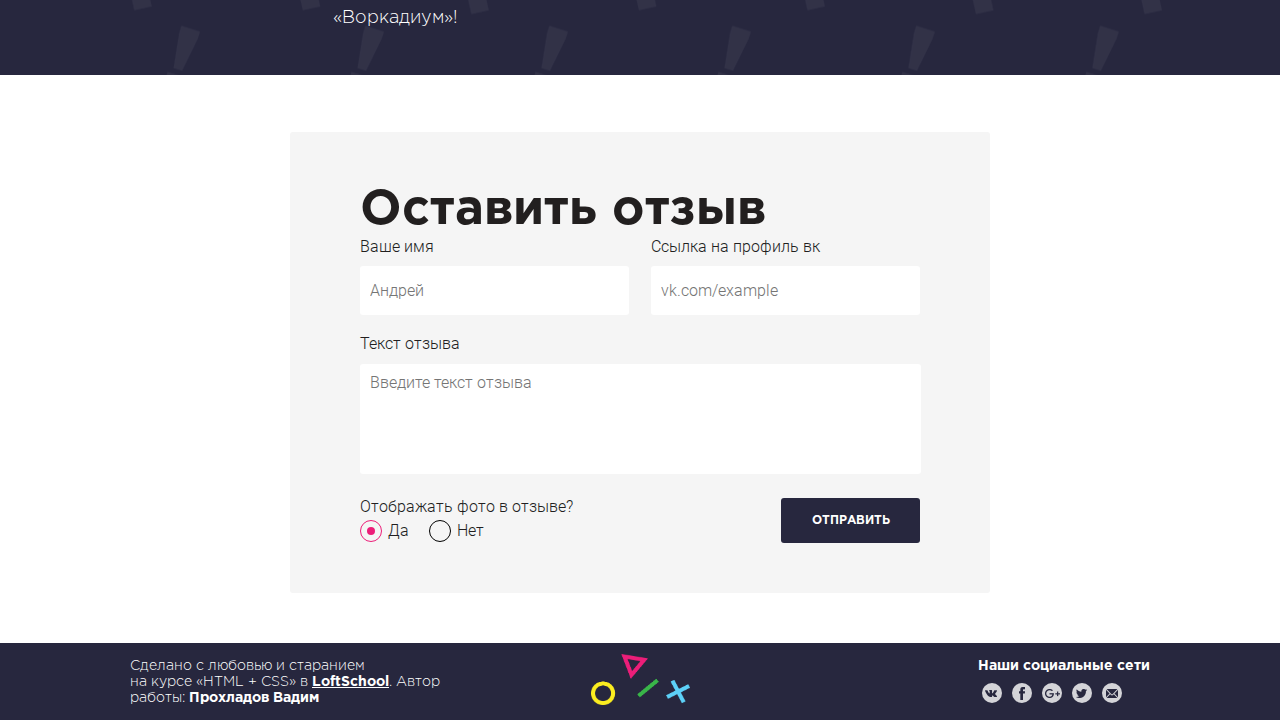
==== commit a9adeb20: "sprites" ====
--- a/comments.html
+++ b/comments.html
@@ -15,7 +15,7 @@
 		<header class="header">
 			<div class="container">
 				<div class="logo">
-					<a href="index.html" class="logo__link"><img src="./img/logo.png" alt="коворкинг" class="logo__pic"></a>
+					<a href="main.html" class="logo__link"><img src="./img/logo.png" alt="коворкинг" class="logo__pic"></a>
 				</div>
 				<address class="contacts">
 					<a href="tel:+78000039210" class="contacts__phone">8 (800) 00-392-10</a>
@@ -32,7 +32,7 @@
 					<nav class="menu">
 						<ul class="menu__list">
 							<li class="menu__item">
-								<a href="index.html" class="menu__link menu__link--main-active">главная</a>
+								<a href="main.html" class="menu__link menu__link--main-active">главная</a>
 							</li>
 							<li class="menu__item">
 								<a href="comments.html" class="menu__link main__link--feed-black">отзывы
@@ -62,7 +62,7 @@
 
 
 					<div class="content">
-							<h1 class="main__title main__title--comments">Отзывы</h1>
+						<h1 class="main__title main__title--comments">Отзывы</h1>
 						<div class="content__elem">
 							<ul class="content__item">
 								<li class="content__component content--border">
@@ -203,32 +203,34 @@
 
 		<footer class="footer">
 			<div class="container">
-				<div class="footer__text">
+				<div class="footer__text footer__col">
 					Сделано с любовью и старанием <br> на курсе «HTML + CSS» в&nbsp<span class="footer__text-bold underline">LoftSchool</span>. Автор работы: <span class="footer__text-bold">Прохладов Вадим</span>
 				</div>
-				<div class="logo">
-					<a href="index.html" class="logo__link"><img src="./img/logo.png" alt="коворкинг" class="logo__pic"></a>
-				</div>
-				<div class="contacts-social">
+				<div class="logo footer__col">
+					<a href="main.html" class="logo__link"><img src="./img/logo.png" alt="коворкинг" class="logo__pic"></a>
+				</div>
+				<div class="contacts-social footer__col">
+					<div>
 					<div class="contacts-social__desc footer__text-bold">Наши социальные сети
 					</div>
-					<ul class="contacts-social__list">
-						<li class="contacts-social__item">
-							<a href="#" class="contacts-social__link"><img src="./img/vk.png" alt="вк" class="contacts-social__pic"></a>
-						</li>
-						<li class="contacts-social__item">
-							<a href="#" class="contacts-social__link"><img src="./img/fb.png" alt="фейсбук" class="contacts-social__pic"></a>
-						</li>
-						<li class="contacts-social__item">
-							<a href="#" class="contacts-social__link"><img src="./img/google.png" alt="гугл" class="contacts-social__pic"></a>
-						</li>
-						<li class="contacts-social__item">
-							<a href="#" class="contacts-social__link"><img src="./img/twitter.png" alt="твиттер" class="contacts-social__pic"></a>
-						</li>
-						<li class="contacts-social__item">
-							<a href="#" class="contacts-social__link"><img src="./img/mail.png" alt="почта" class="contacts-social__pic"></a>
-						</li>
-					</ul>
+						<ul class="contacts-social__list">
+							<li class="contacts-social__item">
+								<a href="#" class="contacts-social__link  sprite-vk"></a>
+							</li>
+							<li class="contacts-social__item">
+								<a href="#" class="contacts-social__link  sprite-fb"></a>
+							</li>
+							<li class="contacts-social__item">
+								<a href="#" class="contacts-social__link  sprite-google"></a>
+							</li>
+							<li class="contacts-social__item">
+								<a href="#" class="contacts-social__link  sprite-twitter"></a>
+							</li>
+							<li class="contacts-social__item">
+								<a href="#" class="contacts-social__link  sprite-mail"></a>
+							</li>
+						</ul>
+					</div>
 				</div>
 			</div>	
 		</footer>
--- a/css/main.css
+++ b/css/main.css
@@ -43,12 +43,73 @@
 }
 
 .container {
-	width: 1100px;
+	width: 1060px;
 	margin: 0 auto;
 /* 	display: flex;
 flex-wrap: wrap; */
 }
 
+
+
+/* ИНТРО */
+
+.wrapper--intro {
+	height: 100vh;
+	overflow: hidden;
+	min-width: auto;
+}
+
+.intro {
+	height: 100%;
+	position: relative;
+	background: url('../img/intro.jpg') no-repeat;
+	background-size: cover;
+	display: flex;
+	justify-content: center;
+	align-items: center;
+}
+
+.logo--intro {
+	text-align: center;
+	width: 100%;
+	margin-bottom: 29px;
+}
+
+.logo__pic--intro {
+	width: 160px;
+}
+
+
+.button--intro {
+	width: 182px;
+	height: 44px;
+	border: solid 3px #ec1e79;
+	text-transform: uppercase;
+	text-decoration: none;
+	color: #ec1e79;
+	display: flex;
+	justify-content: center;
+	align-items: center;
+	font-family: 'gothapro',sans-serif;
+	font-weight: bold;
+	font-size: 12px;
+	letter-spacing: 1.2px;
+	transition: 0.2s;
+}
+
+.button--intro:hover {
+	background-color: #ec1e79;
+	color: #fff;
+
+}
+
+.intro__block {
+	width: 182px;
+	display: flex;
+	flex-wrap: wrap;
+}
+
+
 /* -------------ХЭДЕР---------------- */
 .header {
 
@@ -73,6 +134,7 @@
 .contacts {
 	margin-right: 20px;
 	text-align: right;
+	font-style: normal;
 }
 
 
@@ -130,6 +192,10 @@
 	display: flex;
 }
 
+.menu {
+	font-family: 'gothapro' , sans-serif;
+}
+
 .menu__list {
 	display: flex;
 	flex-direction: column;
@@ -144,7 +210,7 @@
 
 .menu__link {
 	color: #ec1e79;
-	font-family: 'gothapro' , sans-serif;
+
 	font-weight: bold;
 	text-transform: uppercase;
 	letter-spacing: 1.2px;
@@ -210,6 +276,7 @@
 	justify-content: flex-start;
 	align-items: center;
 	margin-right: 16px;
+	transition:background 0.3s;
 }
 
 .menu__link--feed-active:before {
@@ -224,6 +291,7 @@
 	align-items: center;
 	margin-right: 16px;
 	margin-left: -5px;
+	transition:background 0.3s;
 }
 
 .menu__link--wallet-active:before {
@@ -238,47 +306,19 @@
 	align-items: center;
 	margin-right: 16px;
 	margin-left:-6px;
+	transition:background 0.3s;
 }
 
 .menu__link--main-active:hover:before {
-	content: "";
-	width: 20px;
-	height: 20px;
 	background: url('../img/main_icon_hover.png') center center no-repeat;
-
-	margin-right: 5px;
-	display: flex;
-	justify-content: flex-start;
-	align-items: center;
-	margin-right: 16px;
 }
 
 .menu__link--feed-active:hover:before {
-	content: "";
-	width: 20px;
-	height: 20px;
 	background: url('../img/feed_icon_hover.png') center center no-repeat;
-
-	margin-right: 5px;
-	display: flex;
-	justify-content: flex-start;
-	align-items: center;
-	margin-right: 16px;
-	margin-left: -5px;
 }
 
 .menu__link--wallet-active:hover:before {
-	content: "";
-	width: 20px;
-	height: 20px;
 	background: url('../img/wallet_icon_hover.png') center center no-repeat;
-
-	margin-right: 5px;
-	display: flex;
-	justify-content: flex-start;
-	align-items: center;
-	margin-right: 16px;
-	margin-left: -3px;
 }
 
 /* ХЛЕБНЫЕ КРОШКИ */
@@ -361,7 +401,6 @@
 }
 
 .feature__desc-title {
-	font-family: 'gothapro' , sans-serif;
 	font-weight: bold;
 	font-size: 11px;
 	text-transform: uppercase;
@@ -415,7 +454,7 @@
 .content__component {
 	border-bottom: 2px solid #f5f5f5;
 	margin-bottom: 33px;
-	padding-bottom: 7px;
+	padding-bottom: 30px;
 	padding-top: 13px;
 	display: flex;
 }
@@ -509,11 +548,12 @@
 	align-items: center;
 	padding: 0;
 	margin-left: 3px;
+	line-height: 20px;
 }
 
 .pagination-item {
-	width: 18px;
-	height: 18px;
+	width: 20px;
+	height: 20px;
 
 	margin-right: 4px;
 	margin-left: 4px;
@@ -523,9 +563,8 @@
 .pagination-link {
 	color: #221f1f;
 	font-weight: bold;
-	line-height: 1.5;
 	height: 100%;
-	line-height: 18px;
+
 }
 
 .pagination-item--active, .pagination-item--active a{
@@ -543,21 +582,20 @@
 
 .promo {
 	margin-bottom: 57px;
-	background-color: #27273e;
+	background: #27273e url('../img/promo.png') center center no-repeat;
 }
 
 .promo .container {
-	background: url('../img/promo.png') center center no-repeat;
 	min-height: 173px;
 	max-width: 1043px;
-	display: flex;
+	display: flex;	
 	justify-content: center;
 	align-items: center;
 
 }
 
 .promo__container {
-	max-width: 611px;
+	max-width: 614px;
 }
 
 .promo__container b {
@@ -766,7 +804,7 @@
 
 .prices__logo {
 	background: url('../img/prices1.jpg') center center no-repeat;
-	width: 250px;
+	/* 	width: 250px; */
 	height: 153px;
 	display: flex;
 	align-items: center;
@@ -878,6 +916,10 @@
 	overflow: hidden;
 }
 
+.footer__col {
+	flex: 1;
+}
+
 .footer .container {
 	display: flex;
 	justify-content: space-between;
@@ -893,13 +935,14 @@
 }
 
 .footer .logo {
-	margin-right: 96px;
+	text-align: center; 
 }
 
 .contacts-social {
 	margin-bottom: 10px;
 	margin-right: 20px;
-
+	display: flex;
+	justify-content: flex-end;
 }
 
 .contacts-social__list {
@@ -919,6 +962,8 @@
 	justify-content: center;
 	align-items: center;
 	background-color: #d4d4d8;
+	background-image: url(../img/spritesheet.png);
+	background-repeat: no-repeat;
 	transition-duration: .5s;
 }
 
@@ -947,4 +992,39 @@
 
 .contacts-social__list {
 	padding-left: 4px;
-}+}
+
+
+
+
+
+.sprite-vk {
+	width: 20px;
+	height: 20px;
+	background-position: -86px 2px;
+}
+
+.sprite-fb {
+	width: 20px;
+	height: 20px;
+	background-position: 2px -1px;
+}
+
+.sprite-google {
+	width: 20px;
+	height: 20px;
+	background-position: -18px 1px;
+}
+
+
+.sprite-twitter {
+	width: 20px;
+	height: 20px;
+	background-position: -64px 1px;
+}
+
+.sprite-mail {
+	width: 20px;
+	height: 20px;
+	background-position: -42px 1px;
+}
